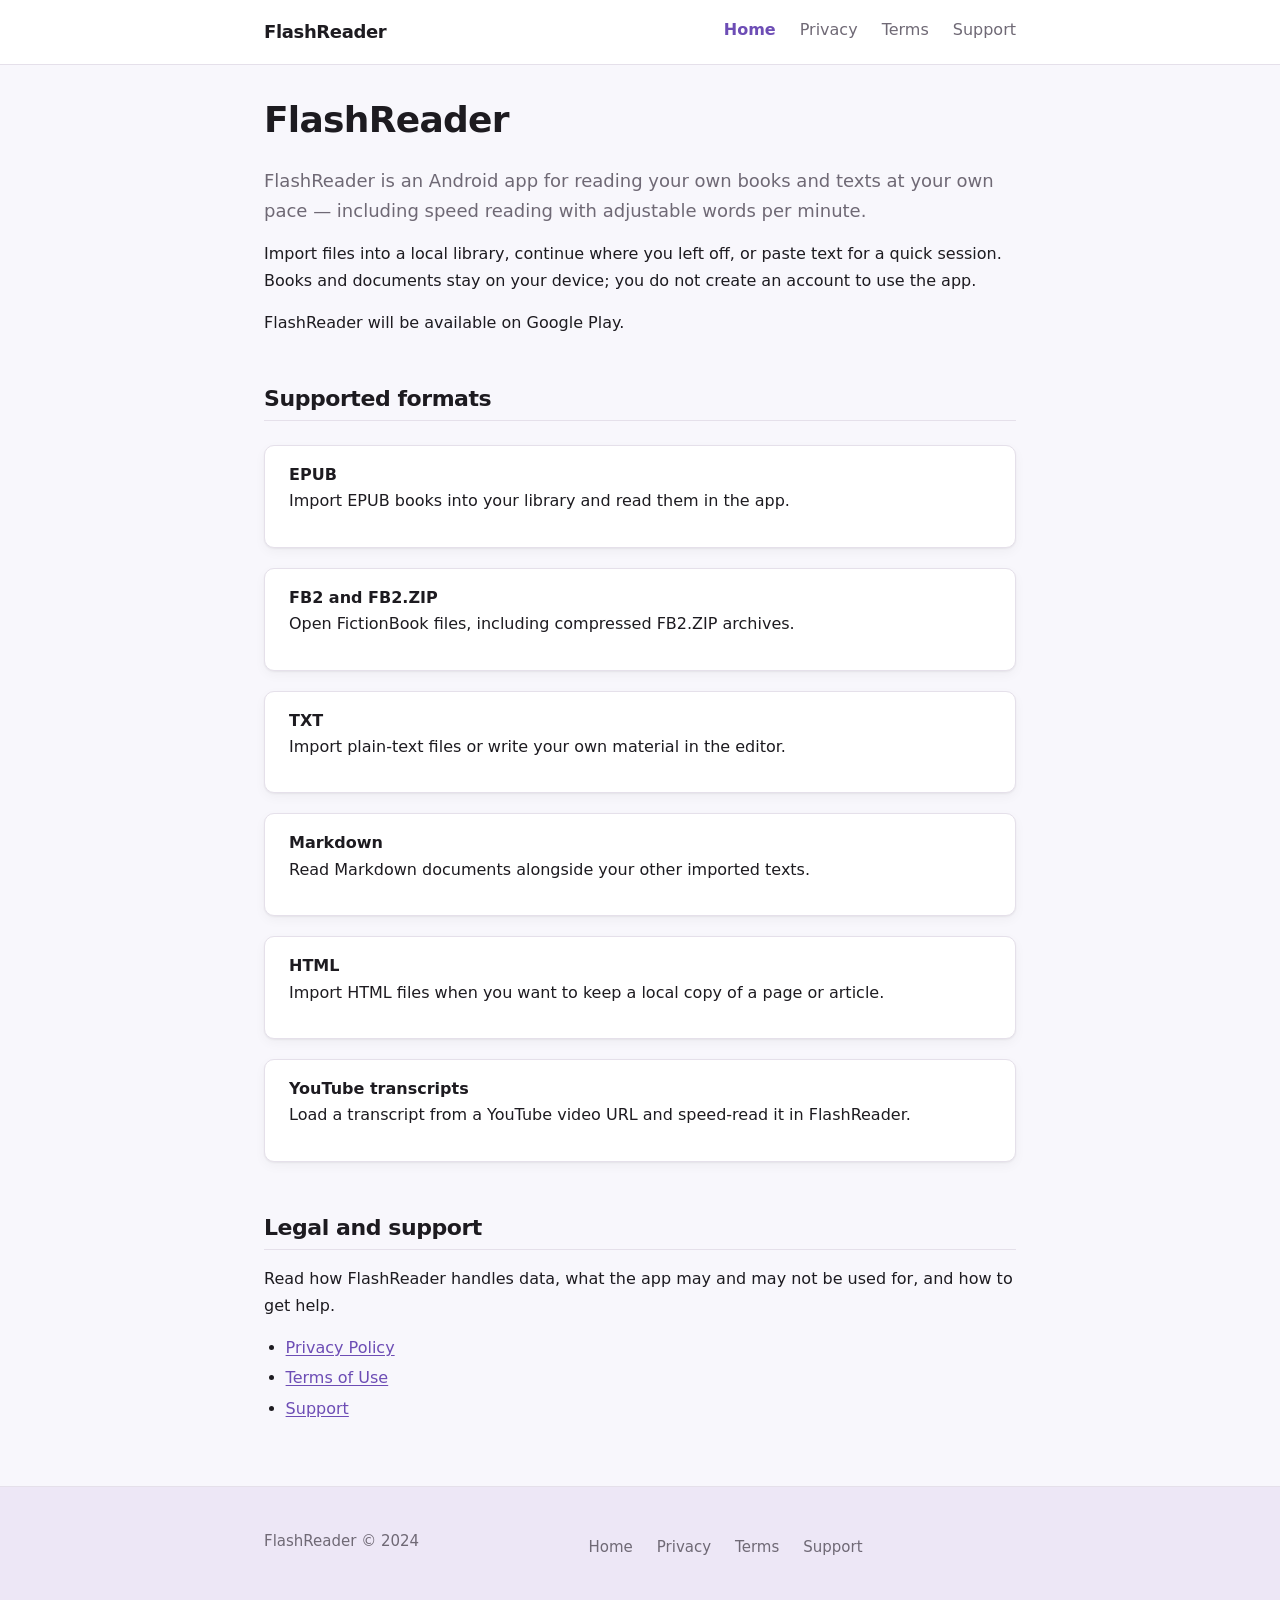
==== docs/index.html @ aa13dab2 "github pages update" ====
<!DOCTYPE html>
<html lang="en">
<head>
  <meta charset="UTF-8">
  <meta name="viewport" content="width=device-width, initial-scale=1.0">
  <title>Home | FlashReader</title>
  <meta name="description" content="FlashReader is an Android speed-reading app for EPUB, FB2, TXT, Markdown, HTML, and YouTube transcripts.">
  <link rel="stylesheet" href="assets/styles.css">
</head>
<body>
  <a class="skip-link" href="#main">Skip to content</a>
  <header>
    <nav aria-label="Primary">
      <a class="brand" href="index.html">FlashReader</a>
      <ul>
        <li><a href="index.html" aria-current="page">Home</a></li>
        <li><a href="privacy/index.html">Privacy</a></li>
        <li><a href="terms/index.html">Terms</a></li>
        <li><a href="support/index.html">Support</a></li>
      </ul>
    </nav>
  </header>
  <main id="main">
    <h1>FlashReader</h1>
    <p class="lead">
      FlashReader is an Android app for reading your own books and texts at your own pace — including speed reading with adjustable words per minute.
    </p>
    <p>
      Import files into a local library, continue where you left off, or paste text for a quick session. Books and documents stay on your device; you do not create an account to use the app.
    </p>

    <p>FlashReader will be available on Google Play.</p>

    <h2>Supported formats</h2>
    <ul class="features">
      <li>
        <strong>EPUB</strong>
        <p>Import EPUB books into your library and read them in the app.</p>
      </li>
      <li>
        <strong>FB2 and FB2.ZIP</strong>
        <p>Open FictionBook files, including compressed FB2.ZIP archives.</p>
      </li>
      <li>
        <strong>TXT</strong>
        <p>Import plain-text files or write your own material in the editor.</p>
      </li>
      <li>
        <strong>Markdown</strong>
        <p>Read Markdown documents alongside your other imported texts.</p>
      </li>
      <li>
        <strong>HTML</strong>
        <p>Import HTML files when you want to keep a local copy of a page or article.</p>
      </li>
      <li>
        <strong>YouTube transcripts</strong>
        <p>Load a transcript from a YouTube video URL and speed-read it in FlashReader.</p>
      </li>
    </ul>

    <h2>Legal and support</h2>
    <p>Read how FlashReader handles data, what the app may and may not be used for, and how to get help.</p>
    <ul>
      <li><a href="privacy/index.html">Privacy Policy</a></li>
      <li><a href="terms/index.html">Terms of Use</a></li>
      <li><a href="support/index.html">Support</a></li>
    </ul>
  </main>
  <footer>
    <div class="container">
      <p>FlashReader © 2024</p>
      <nav aria-label="Footer">
        <ul>
          <li><a href="index.html">Home</a></li>
          <li><a href="privacy/index.html">Privacy</a></li>
          <li><a href="terms/index.html">Terms</a></li>
          <li><a href="support/index.html">Support</a></li>
        </ul>
      </nav>
    </div>
  </footer>
</body>
</html>
---- docs/assets/styles.css ----
:root {
  --color-bg: #f8f7fc;
  --color-surface: #ffffff;
  --color-primary: #6d4db5;
  --color-on-primary: #ffffff;
  --color-text: #1d1b20;
  --color-text-secondary: #6f6975;
  --color-outline: #e5e0ea;
  --color-primary-container: #ede7f6;
  --color-on-primary-container: #3d2a6e;
  --color-link: #6d4db5;
  --color-link-hover: #3d2a6e;
  --color-focus: #6d4db5;
  --color-header-bg: #ffffff;
  --color-footer-bg: #ede7f6;
  --color-table-header: #ede7f6;
  --color-table-stripe: #f8f7fc;
  --color-code-bg: #ede7f6;
  --shadow-soft: 0 1px 2px rgba(29, 27, 32, 0.06), 0 4px 12px rgba(29, 27, 32, 0.04);

  --font-sans: system-ui, -apple-system, BlinkMacSystemFont, "Segoe UI", Roboto, sans-serif;
  --font-mono: ui-monospace, SFMono-Regular, "SF Mono", Menlo, Consolas, monospace;

  --space-xs: 0.25rem;
  --space-sm: 0.5rem;
  --space-md: 1rem;
  --space-lg: 1.5rem;
  --space-xl: 2rem;
  --space-2xl: 3rem;

  --radius-sm: 6px;
  --radius-md: 10px;
  --content-width: 800px;
  --header-height: 4rem;
}

@media (prefers-color-scheme: dark) {
  :root {
    --color-bg: #121016;
    --color-surface: #1c1b20;
    --color-primary: #c4b0f0;
    --color-on-primary: #2d1b54;
    --color-text: #e6e1e5;
    --color-text-secondary: #cac4d0;
    --color-outline: #49454f;
    --color-primary-container: #4a3a73;
    --color-on-primary-container: #ede7f6;
    --color-link: #c4b0f0;
    --color-link-hover: #ede7f6;
    --color-focus: #c4b0f0;
    --color-header-bg: #1c1b20;
    --color-footer-bg: #1c1b20;
    --color-table-header: #4a3a73;
    --color-table-stripe: #1c1b20;
    --color-code-bg: #2d1b54;
    --shadow-soft: 0 1px 2px rgba(0, 0, 0, 0.35), 0 4px 12px rgba(0, 0, 0, 0.25);
  }
}

*,
*::before,
*::after {
  box-sizing: border-box;
}

html {
  scroll-behavior: smooth;
}

body {
  margin: 0;
  min-height: 100vh;
  display: flex;
  flex-direction: column;
  font-family: var(--font-sans);
  font-size: 1rem;
  line-height: 1.65;
  color: var(--color-text);
  background-color: var(--color-bg);
}

img {
  max-width: 100%;
  height: auto;
}

:focus {
  outline: none;
}

:focus-visible {
  outline: 3px solid var(--color-focus);
  outline-offset: 3px;
}

.skip-link {
  position: absolute;
  top: -100%;
  left: var(--space-md);
  z-index: 100;
  padding: var(--space-sm) var(--space-md);
  background: var(--color-primary);
  color: var(--color-on-primary);
  border-radius: var(--radius-sm);
  text-decoration: none;
}

.skip-link:focus {
  top: var(--space-sm);
}

.container {
  width: 100%;
  max-width: var(--content-width);
  margin: 0 auto;
  padding-left: var(--space-lg);
  padding-right: var(--space-lg);
}

header {
  position: sticky;
  top: 0;
  z-index: 10;
  background-color: var(--color-header-bg);
  border-bottom: 1px solid var(--color-outline);
}

header nav {
  display: flex;
  align-items: center;
  justify-content: space-between;
  gap: var(--space-lg);
  min-height: var(--header-height);
  max-width: var(--content-width);
  margin: 0 auto;
  padding: var(--space-sm) var(--space-lg);
}

.brand,
header nav .brand {
  font-weight: 700;
  font-size: 1.125rem;
  letter-spacing: -0.02em;
  color: var(--color-text);
  text-decoration: none;
}

header nav ul {
  display: flex;
  flex-wrap: wrap;
  align-items: center;
  gap: var(--space-md) var(--space-lg);
  margin: 0;
  padding: 0;
  list-style: none;
}

header nav a {
  color: var(--color-text-secondary);
  text-decoration: none;
  font-weight: 500;
}

header nav a:hover,
header nav a:focus-visible {
  color: var(--color-link-hover);
  text-decoration: underline;
  text-underline-offset: 0.2em;
}

header nav a:active {
  color: var(--color-primary);
}

header nav a[aria-current="page"] {
  color: var(--color-primary);
  font-weight: 600;
}

main {
  flex: 1 0 auto;
  width: 100%;
  max-width: var(--content-width);
  margin: 0 auto;
  padding: var(--space-xl) var(--space-lg) var(--space-2xl);
}

h1,
h2,
h3,
h4 {
  line-height: 1.25;
  letter-spacing: -0.02em;
  color: var(--color-text);
}

h1 {
  margin: 0 0 var(--space-lg);
  font-size: clamp(1.75rem, 4vw, 2.25rem);
}

h2 {
  margin: var(--space-2xl) 0 var(--space-md);
  font-size: 1.375rem;
  padding-bottom: var(--space-sm);
  border-bottom: 1px solid var(--color-outline);
}

h3 {
  margin: var(--space-xl) 0 var(--space-sm);
  font-size: 1.125rem;
}

h4 {
  margin: var(--space-lg) 0 var(--space-sm);
  font-size: 1rem;
}

p {
  margin: 0 0 var(--space-md);
}

.lead,
.subtitle {
  font-size: 1.125rem;
  color: var(--color-text-secondary);
}

a {
  color: var(--color-link);
  text-decoration: underline;
  text-underline-offset: 0.15em;
}

a:hover {
  color: var(--color-link-hover);
}

a:active {
  color: var(--color-on-primary-container);
}

a:focus-visible {
  border-radius: 2px;
}

ul,
ol {
  margin: 0 0 var(--space-md);
  padding-left: 1.35rem;
}

li {
  margin-bottom: var(--space-xs);
}

li > ul,
li > ol {
  margin-top: var(--space-xs);
  margin-bottom: 0;
}

dl {
  margin: 0 0 var(--space-lg);
}

dt {
  font-weight: 600;
  margin-top: var(--space-md);
}

dd {
  margin: var(--space-xs) 0 0;
  color: var(--color-text-secondary);
}

blockquote {
  margin: 0 0 var(--space-lg);
  padding: var(--space-md) var(--space-lg);
  border-left: 4px solid var(--color-primary);
  background: var(--color-primary-container);
  color: var(--color-on-primary-container);
  border-radius: 0 var(--radius-sm) var(--radius-sm) 0;
}

hr {
  border: 0;
  border-top: 1px solid var(--color-outline);
  margin: var(--space-xl) 0;
}

table {
  width: 100%;
  border-collapse: collapse;
  margin: 0 0 var(--space-lg);
  background: var(--color-surface);
  border: 1px solid var(--color-outline);
  border-radius: var(--radius-sm);
  overflow: hidden;
}

caption {
  text-align: left;
  font-weight: 600;
  margin-bottom: var(--space-sm);
}

th,
td {
  padding: 0.7rem 0.85rem;
  text-align: left;
  vertical-align: top;
  border-bottom: 1px solid var(--color-outline);
}

th {
  background: var(--color-table-header);
  color: var(--color-on-primary-container);
  font-weight: 600;
}

tbody tr:nth-child(even) {
  background: var(--color-table-stripe);
}

tbody tr:last-child th,
tbody tr:last-child td {
  border-bottom: 0;
}

.table-wrap {
  width: 100%;
  overflow-x: auto;
  margin-bottom: var(--space-lg);
}

code,
kbd,
samp {
  font-family: var(--font-mono);
  font-size: 0.9em;
  background: var(--color-code-bg);
  color: var(--color-on-primary-container);
  padding: 0.1em 0.35em;
  border-radius: 4px;
}

pre {
  margin: 0 0 var(--space-lg);
  padding: var(--space-md);
  overflow-x: auto;
  background: var(--color-code-bg);
  color: var(--color-on-primary-container);
  border-radius: var(--radius-sm);
}

pre code {
  padding: 0;
  background: none;
}

.features,
.card-list {
  display: grid;
  gap: var(--space-md);
  margin: var(--space-lg) 0;
  padding: 0;
  list-style: none;
}

.features li,
.card {
  background: var(--color-surface);
  border: 1px solid var(--color-outline);
  border-radius: var(--radius-md);
  padding: var(--space-md) var(--space-lg);
  box-shadow: var(--shadow-soft);
}

.btn,
.cta {
  display: inline-block;
  padding: 0.7rem 1.15rem;
  background: var(--color-primary);
  color: var(--color-on-primary);
  border-radius: var(--radius-sm);
  text-decoration: none;
  font-weight: 600;
  border: 2px solid transparent;
}

.btn:hover,
.cta:hover {
  filter: brightness(1.08);
  color: var(--color-on-primary);
}

.btn:active,
.cta:active {
  filter: brightness(0.95);
}

.btn:focus-visible,
.cta:focus-visible {
  outline-offset: 3px;
}

.btn-secondary {
  background: transparent;
  color: var(--color-primary);
  border-color: var(--color-primary);
}

.btn-secondary:hover {
  background: var(--color-primary-container);
  color: var(--color-on-primary-container);
  filter: none;
}

.meta,
.dates {
  color: var(--color-text-secondary);
  font-size: 0.9375rem;
  margin-bottom: var(--space-lg);
}

details {
  margin-bottom: var(--space-md);
  padding: var(--space-md) var(--space-lg);
  background: var(--color-surface);
  border: 1px solid var(--color-outline);
  border-radius: var(--radius-md);
}

summary {
  cursor: pointer;
  font-weight: 600;
}

summary:hover {
  color: var(--color-link);
}

.error-page {
  text-align: center;
  padding-top: var(--space-2xl);
}

.error-page h1 {
  font-size: clamp(2.5rem, 8vw, 4rem);
}

footer {
  margin-top: auto;
  background: var(--color-footer-bg);
  border-top: 1px solid var(--color-outline);
  color: var(--color-text-secondary);
  font-size: 0.9375rem;
}

footer .container,
footer nav {
  display: flex;
  flex-wrap: wrap;
  align-items: center;
  justify-content: space-between;
  gap: var(--space-md);
  max-width: var(--content-width);
  margin: 0 auto;
  padding: var(--space-lg);
}

footer ul {
  display: flex;
  flex-wrap: wrap;
  gap: var(--space-md) var(--space-lg);
  margin: 0;
  padding: 0;
  list-style: none;
}

footer a {
  color: var(--color-text-secondary);
  text-decoration: none;
}

footer a:hover,
footer a:focus-visible {
  color: var(--color-link-hover);
  text-decoration: underline;
  text-underline-offset: 0.2em;
}

footer a:active {
  color: var(--color-primary);
}

@media (max-width: 600px) {
  header nav {
    flex-direction: column;
    align-items: flex-start;
    min-height: 0;
    padding-top: var(--space-md);
    padding-bottom: var(--space-md);
  }

  header nav ul {
    flex-direction: column;
    align-items: flex-start;
    gap: var(--space-sm);
    width: 100%;
  }

  header nav a {
    display: block;
    padding: var(--space-xs) 0;
  }

  main {
    padding: var(--space-lg) var(--space-md) var(--space-xl);
  }

  .container,
  header nav,
  footer .container,
  footer nav {
    padding-left: var(--space-md);
    padding-right: var(--space-md);
  }

  th,
  td {
    padding: 0.55rem 0.65rem;
    font-size: 0.9375rem;
  }

  footer .container,
  footer nav {
    flex-direction: column;
    align-items: flex-start;
  }
}

@media (prefers-reduced-motion: reduce) {
  html {
    scroll-behavior: auto;
  }

  *,
  *::before,
  *::after {
    animation-duration: 0.01ms !important;
    animation-iteration-count: 1 !important;
    transition-duration: 0.01ms !important;
  }
}
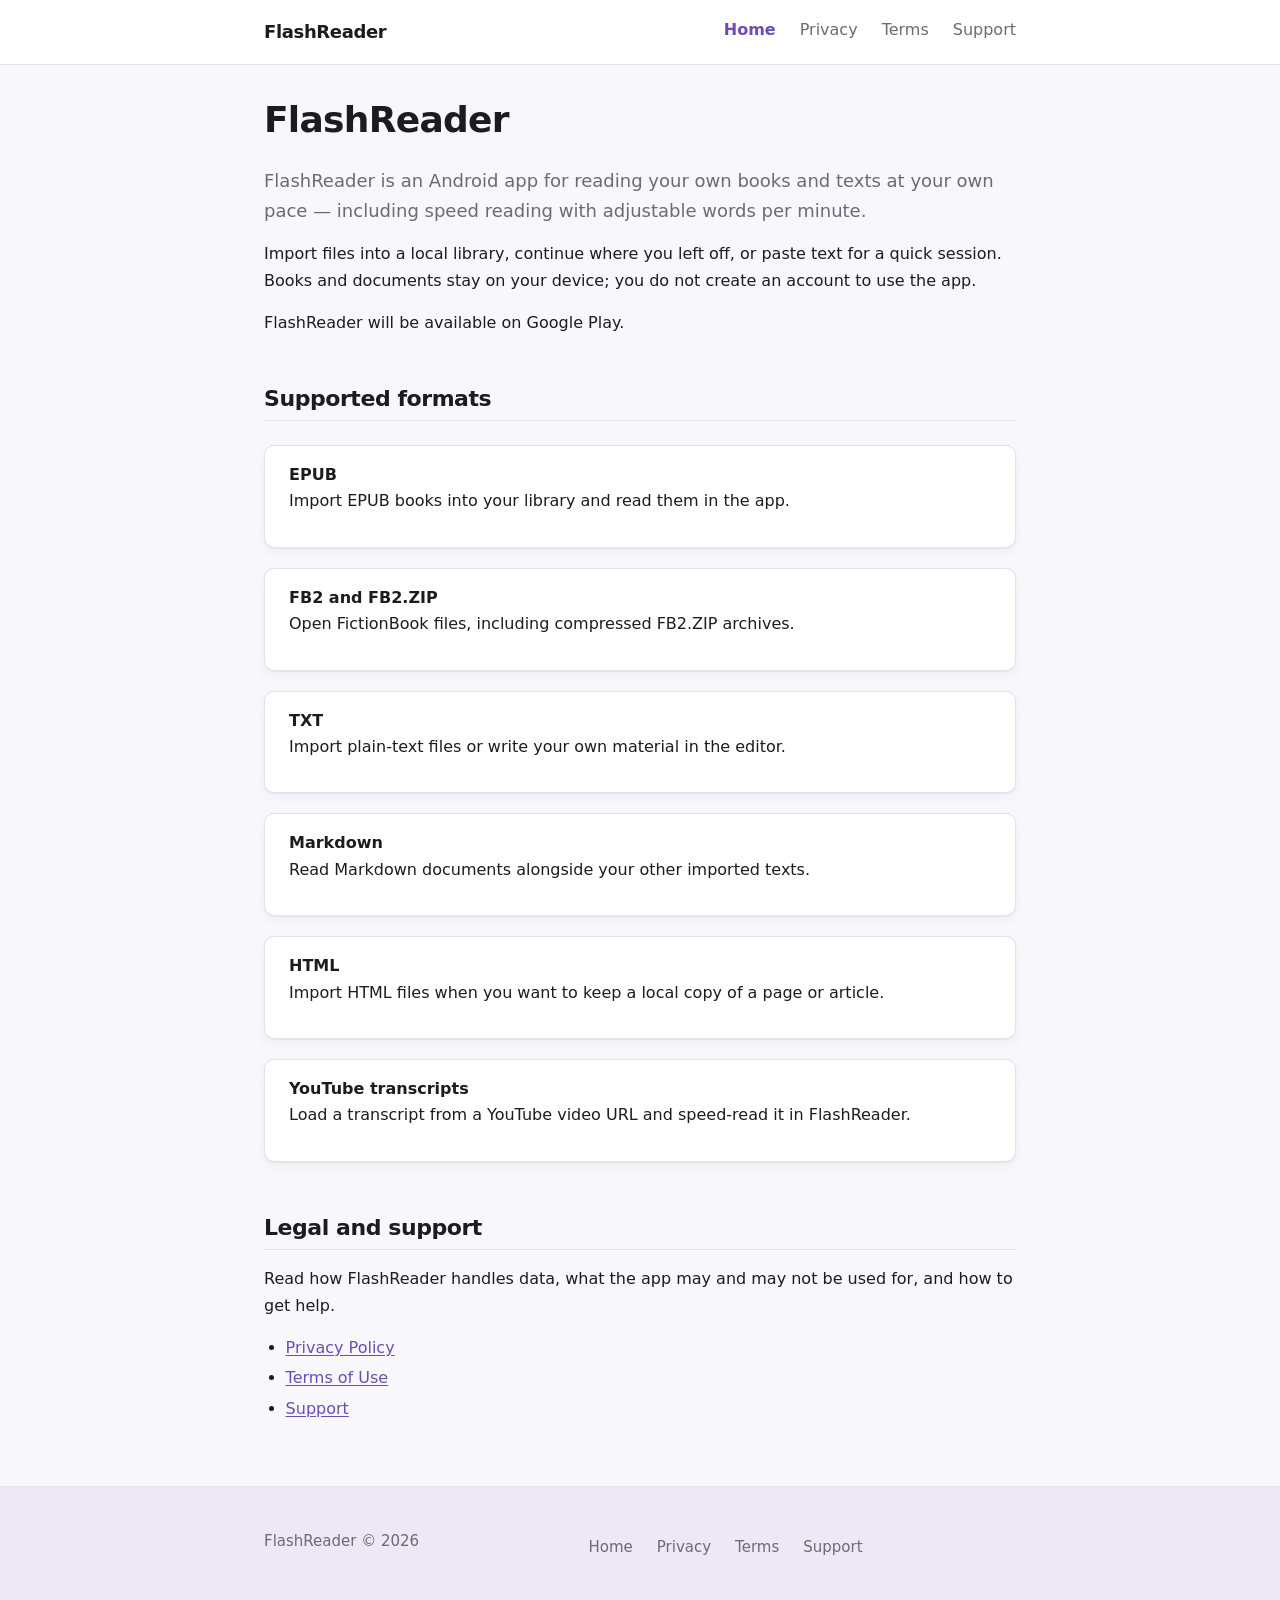
==== commit 032e4f59: "github pages update" ====
--- a/docs/index.html
+++ b/docs/index.html
@@ -69,7 +69,7 @@
   </main>
   <footer>
     <div class="container">
-      <p>FlashReader © 2024</p>
+      <p>FlashReader © 2026</p>
       <nav aria-label="Footer">
         <ul>
           <li><a href="index.html">Home</a></li>
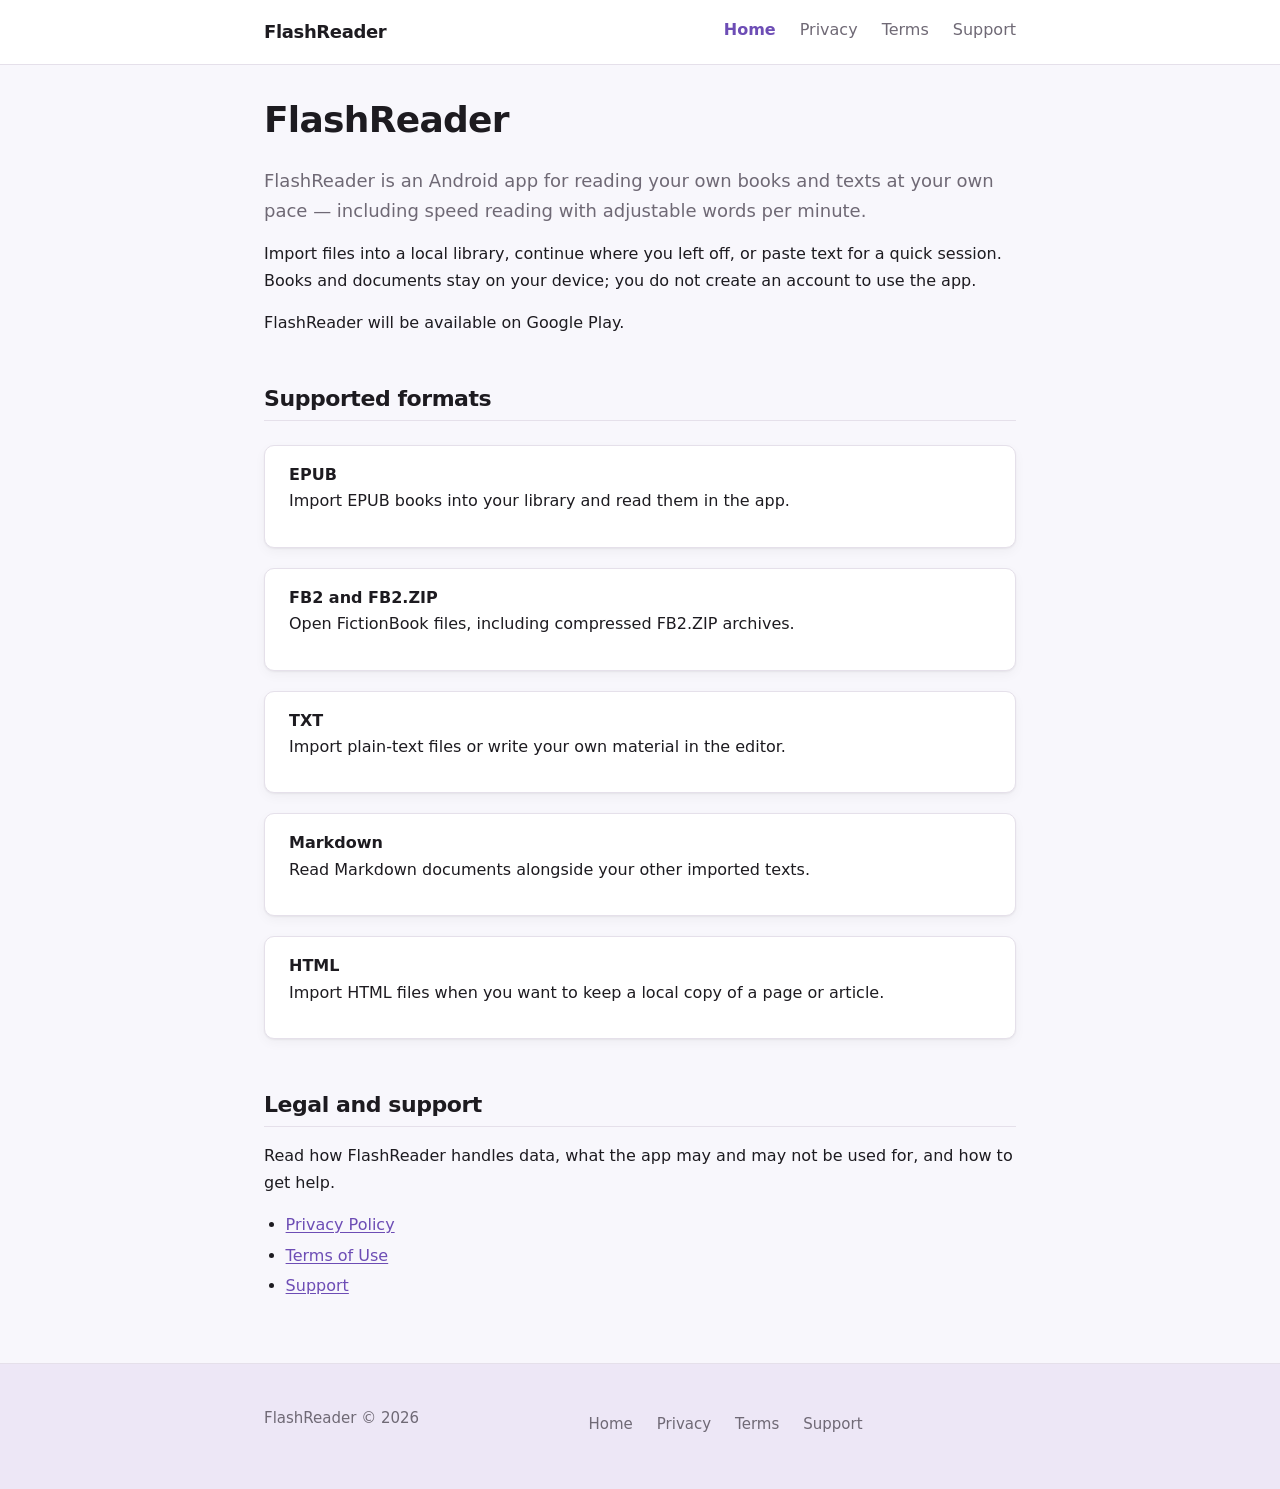
==== commit b2b36e6a: "remove youtube mention" ====
--- a/docs/index.html
+++ b/docs/index.html
@@ -4,7 +4,7 @@
   <meta charset="UTF-8">
   <meta name="viewport" content="width=device-width, initial-scale=1.0">
   <title>Home | FlashReader</title>
-  <meta name="description" content="FlashReader is an Android speed-reading app for EPUB, FB2, TXT, Markdown, HTML, and YouTube transcripts.">
+  <meta name="description" content="FlashReader is an Android speed-reading app for EPUB, FB2, TXT, Markdown, and HTML.">
   <link rel="stylesheet" href="assets/styles.css">
 </head>
 <body>
@@ -53,10 +53,6 @@
         <strong>HTML</strong>
         <p>Import HTML files when you want to keep a local copy of a page or article.</p>
       </li>
-      <li>
-        <strong>YouTube transcripts</strong>
-        <p>Load a transcript from a YouTube video URL and speed-read it in FlashReader.</p>
-      </li>
     </ul>
 
     <h2>Legal and support</h2>
